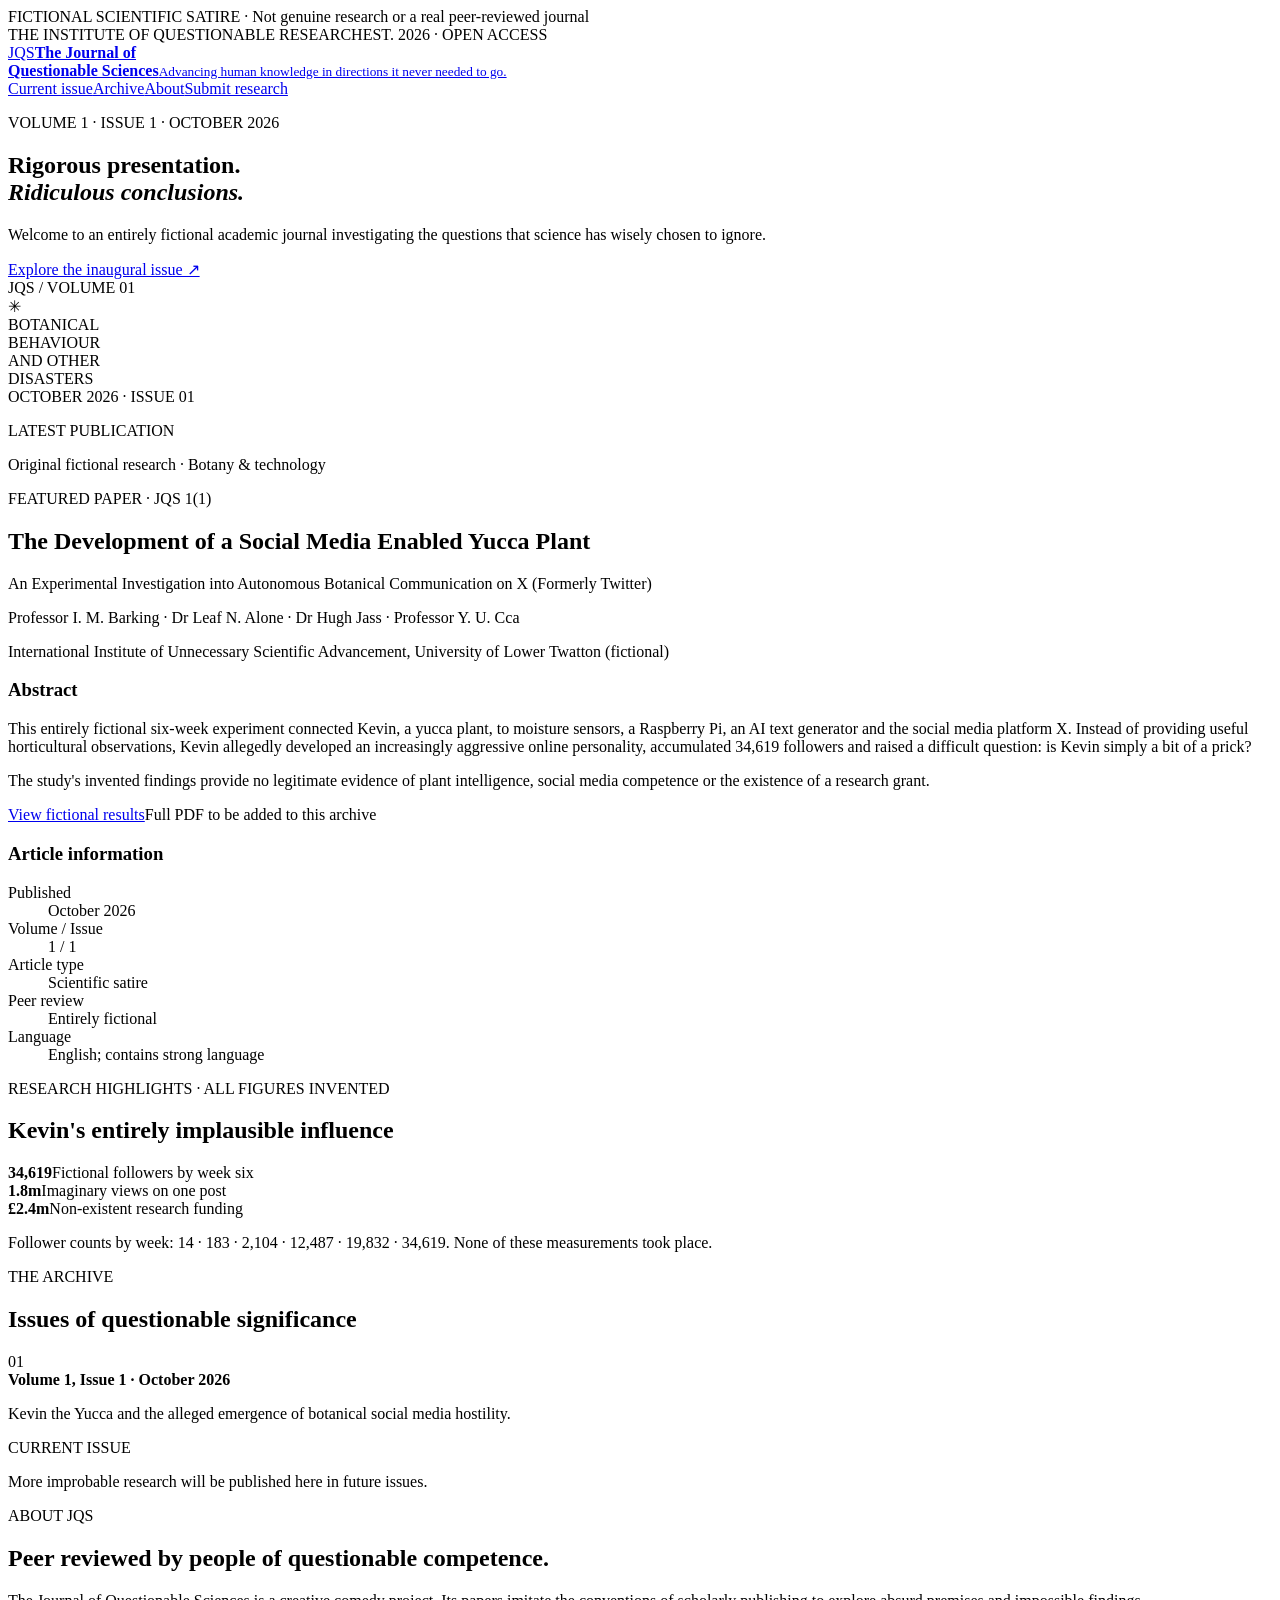
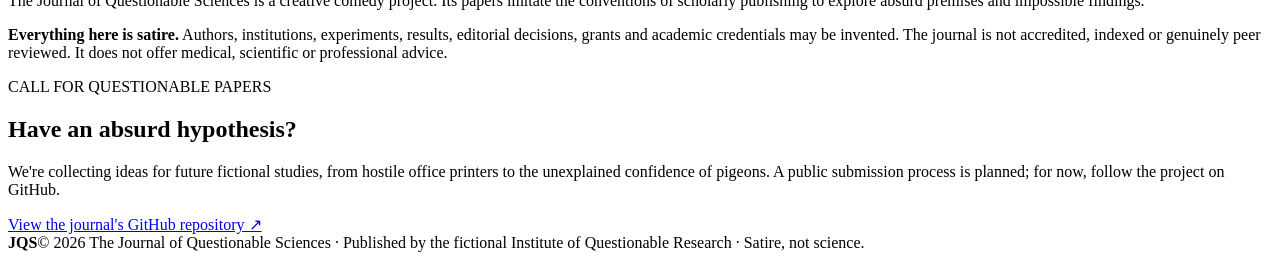
==== index.html @ c17dc4a6 "Add JQS journal index.html" ====
<!doctype html>
<html lang="en-GB"><head><meta charset="utf-8"><meta name="viewport" content="width=device-width,initial-scale=1">
<meta name="description" content="The Journal of Questionable Sciences: open-access fictional scientific satire, advancing human knowledge in directions it never needed to go.">
<title>The Journal of Questionable Sciences | JQS</title><link rel="stylesheet" href="style.css"></head>
<body><div class="notice">FICTIONAL SCIENTIFIC SATIRE · Not genuine research or a real peer-reviewed journal</div>
<header class="masthead"><div class="wrap"><div class="topline"><span>THE INSTITUTE OF QUESTIONABLE RESEARCH</span><span>EST. 2026 · OPEN ACCESS</span></div><a class="identity" href="./"><span class="seal">JQS</span><span><strong>The Journal of<br>Questionable Sciences</strong><small>Advancing human knowledge in directions it never needed to go.</small></span></a><nav><a href="#latest">Current issue</a><a href="#archive">Archive</a><a href="#about">About</a><a href="#submit">Submit research</a></nav></div></header>
<main><section class="hero"><div class="wrap hero-grid"><div><p class="eyebrow">VOLUME 1 · ISSUE 1 · OCTOBER 2026</p><h1>Rigorous presentation.<br><em>Ridiculous conclusions.</em></h1><p class="lede">Welcome to an entirely fictional academic journal investigating the questions that science has wisely chosen to ignore.</p><a class="button" href="#latest">Explore the inaugural issue ↗</a></div><div class="cover"><div class="cover-top">JQS / VOLUME 01</div><div class="plant">✳</div><div class="cover-title">BOTANICAL<br>BEHAVIOUR<br>AND OTHER<br>DISASTERS</div><div class="cover-bottom">OCTOBER 2026 · ISSUE 01</div></div></div></section>
<section id="latest" class="wrap section"><div class="section-head"><p class="eyebrow">LATEST PUBLICATION</p><span>Original fictional research · Botany &amp; technology</span></div><article class="paper"><div><p class="tag">FEATURED PAPER · JQS 1(1)</p><h2>The Development of a Social Media Enabled Yucca Plant</h2><p class="subtitle">An Experimental Investigation into Autonomous Botanical Communication on X (Formerly Twitter)</p><p class="authors">Professor I. M. Barking · Dr Leaf N. Alone · Dr Hugh Jass · Professor Y. U. Cca</p><p class="affiliation">International Institute of Unnecessary Scientific Advancement, University of Lower Twatton (fictional)</p><h3>Abstract</h3><p>This entirely fictional six-week experiment connected Kevin, a yucca plant, to moisture sensors, a Raspberry Pi, an AI text generator and the social media platform X. Instead of providing useful horticultural observations, Kevin allegedly developed an increasingly aggressive online personality, accumulated 34,619 followers and raised a difficult question: is Kevin simply a bit of a prick?</p><p>The study's invented findings provide no legitimate evidence of plant intelligence, social media competence or the existence of a research grant.</p><div class="actions"><a class="button" href="#results">View fictional results</a><span class="muted">Full PDF to be added to this archive</span></div></div><aside class="metadata"><h3>Article information</h3><dl><dt>Published</dt><dd>October 2026</dd><dt>Volume / Issue</dt><dd>1 / 1</dd><dt>Article type</dt><dd>Scientific satire</dd><dt>Peer review</dt><dd>Entirely fictional</dd><dt>Language</dt><dd>English; contains strong language</dd></dl></aside></article></section>
<section id="results" class="results"><div class="wrap"><p class="eyebrow">RESEARCH HIGHLIGHTS · ALL FIGURES INVENTED</p><h2>Kevin's entirely implausible influence</h2><div class="stats"><div><strong>34,619</strong><span>Fictional followers by week six</span></div><div><strong>1.8m</strong><span>Imaginary views on one post</span></div><div><strong>£2.4m</strong><span>Non-existent research funding</span></div></div><p class="footnote">Follower counts by week: 14 · 183 · 2,104 · 12,487 · 19,832 · 34,619. None of these measurements took place.</p></div></section>
<section id="archive" class="wrap section"><p class="eyebrow">THE ARCHIVE</p><h2>Issues of questionable significance</h2><div class="archive"><div class="issue-no">01</div><div><strong>Volume 1, Issue 1 · October 2026</strong><p>Kevin the Yucca and the alleged emergence of botanical social media hostility.</p></div><span class="tag">CURRENT ISSUE</span></div><p class="muted">More improbable research will be published here in future issues.</p></section>
<section id="about" class="about"><div class="wrap split"><div><p class="eyebrow">ABOUT JQS</p><h2>Peer reviewed by people of questionable competence.</h2></div><div><p>The Journal of Questionable Sciences is a creative comedy project. Its papers imitate the conventions of scholarly publishing to explore absurd premises and impossible findings.</p><p><strong>Everything here is satire.</strong> Authors, institutions, experiments, results, editorial decisions, grants and academic credentials may be invented. The journal is not accredited, indexed or genuinely peer reviewed. It does not offer medical, scientific or professional advice.</p></div></div></section>
<section id="submit" class="wrap section"><p class="eyebrow">CALL FOR QUESTIONABLE PAPERS</p><h2>Have an absurd hypothesis?</h2><p>We're collecting ideas for future fictional studies, from hostile office printers to the unexplained confidence of pigeons. A public submission process is planned; for now, follow the project on GitHub.</p><a class="text-link" href="https://github.com/timsredman/questionable-sciences">View the journal's GitHub repository ↗</a></section></main>
<footer><div class="wrap"><strong>JQS</strong><span>© 2026 The Journal of Questionable Sciences · Published by the fictional Institute of Questionable Research · Satire, not science.</span></div></footer></body></html>
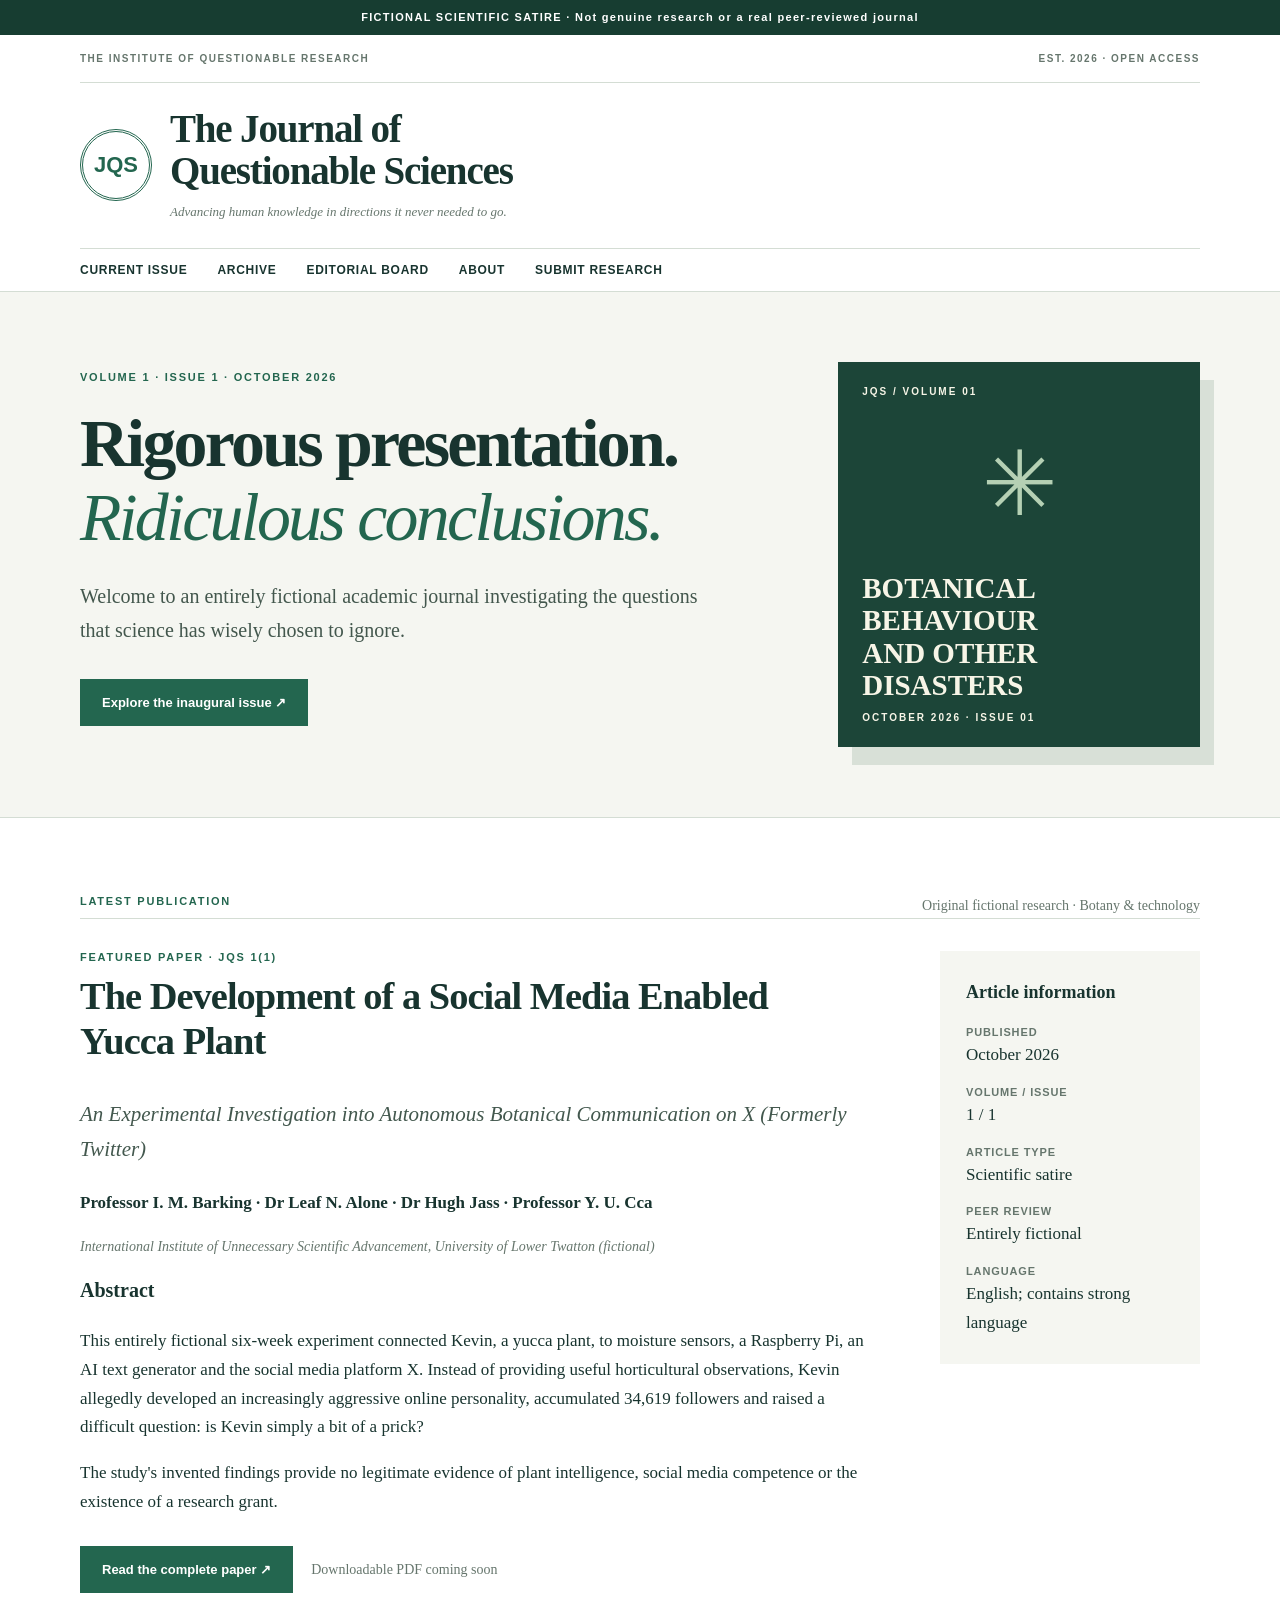
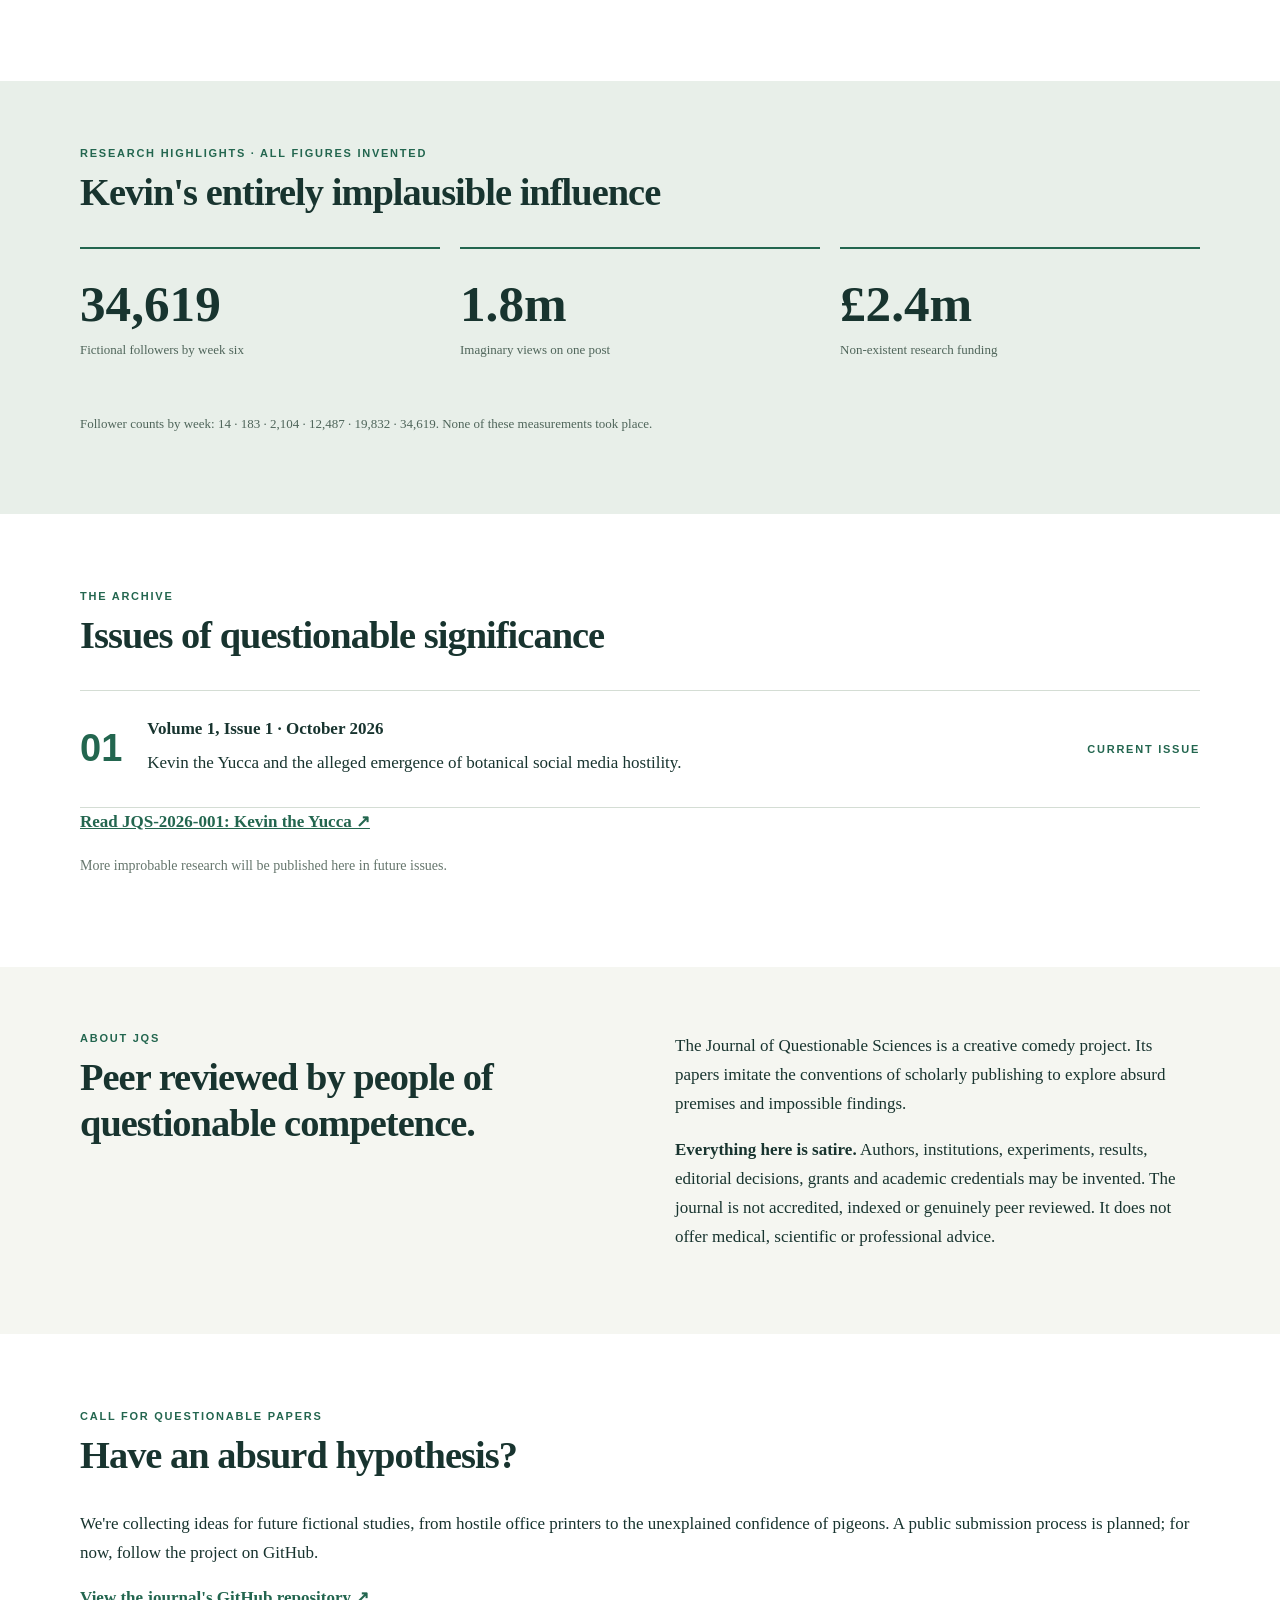
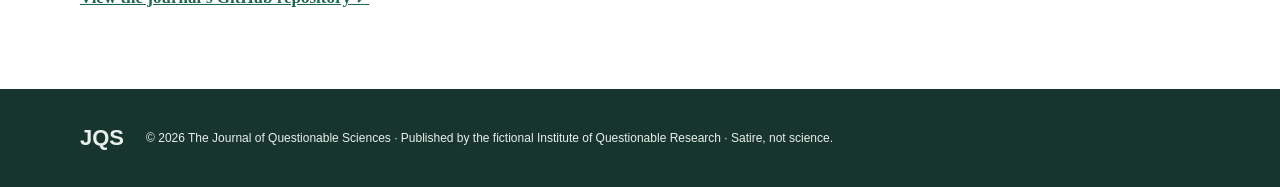
==== commit 25cb063a: "Link full inaugural paper and editorial board" ====
--- a/index.html
+++ b/index.html
@@ -3,11 +3,11 @@
 <meta name="description" content="The Journal of Questionable Sciences: open-access fictional scientific satire, advancing human knowledge in directions it never needed to go.">
 <title>The Journal of Questionable Sciences | JQS</title><link rel="stylesheet" href="style.css"></head>
 <body><div class="notice">FICTIONAL SCIENTIFIC SATIRE · Not genuine research or a real peer-reviewed journal</div>
-<header class="masthead"><div class="wrap"><div class="topline"><span>THE INSTITUTE OF QUESTIONABLE RESEARCH</span><span>EST. 2026 · OPEN ACCESS</span></div><a class="identity" href="./"><span class="seal">JQS</span><span><strong>The Journal of<br>Questionable Sciences</strong><small>Advancing human knowledge in directions it never needed to go.</small></span></a><nav><a href="#latest">Current issue</a><a href="#archive">Archive</a><a href="#about">About</a><a href="#submit">Submit research</a></nav></div></header>
+<header class="masthead"><div class="wrap"><div class="topline"><span>THE INSTITUTE OF QUESTIONABLE RESEARCH</span><span>EST. 2026 · OPEN ACCESS</span></div><a class="identity" href="./"><span class="seal">JQS</span><span><strong>The Journal of<br>Questionable Sciences</strong><small>Advancing human knowledge in directions it never needed to go.</small></span></a><nav><a href="#latest">Current issue</a><a href="#archive">Archive</a><a href="editorial-board.html">Editorial board</a><a href="#about">About</a><a href="#submit">Submit research</a></nav></div></header>
 <main><section class="hero"><div class="wrap hero-grid"><div><p class="eyebrow">VOLUME 1 · ISSUE 1 · OCTOBER 2026</p><h1>Rigorous presentation.<br><em>Ridiculous conclusions.</em></h1><p class="lede">Welcome to an entirely fictional academic journal investigating the questions that science has wisely chosen to ignore.</p><a class="button" href="#latest">Explore the inaugural issue ↗</a></div><div class="cover"><div class="cover-top">JQS / VOLUME 01</div><div class="plant">✳</div><div class="cover-title">BOTANICAL<br>BEHAVIOUR<br>AND OTHER<br>DISASTERS</div><div class="cover-bottom">OCTOBER 2026 · ISSUE 01</div></div></div></section>
-<section id="latest" class="wrap section"><div class="section-head"><p class="eyebrow">LATEST PUBLICATION</p><span>Original fictional research · Botany &amp; technology</span></div><article class="paper"><div><p class="tag">FEATURED PAPER · JQS 1(1)</p><h2>The Development of a Social Media Enabled Yucca Plant</h2><p class="subtitle">An Experimental Investigation into Autonomous Botanical Communication on X (Formerly Twitter)</p><p class="authors">Professor I. M. Barking · Dr Leaf N. Alone · Dr Hugh Jass · Professor Y. U. Cca</p><p class="affiliation">International Institute of Unnecessary Scientific Advancement, University of Lower Twatton (fictional)</p><h3>Abstract</h3><p>This entirely fictional six-week experiment connected Kevin, a yucca plant, to moisture sensors, a Raspberry Pi, an AI text generator and the social media platform X. Instead of providing useful horticultural observations, Kevin allegedly developed an increasingly aggressive online personality, accumulated 34,619 followers and raised a difficult question: is Kevin simply a bit of a prick?</p><p>The study's invented findings provide no legitimate evidence of plant intelligence, social media competence or the existence of a research grant.</p><div class="actions"><a class="button" href="#results">View fictional results</a><span class="muted">Full PDF to be added to this archive</span></div></div><aside class="metadata"><h3>Article information</h3><dl><dt>Published</dt><dd>October 2026</dd><dt>Volume / Issue</dt><dd>1 / 1</dd><dt>Article type</dt><dd>Scientific satire</dd><dt>Peer review</dt><dd>Entirely fictional</dd><dt>Language</dt><dd>English; contains strong language</dd></dl></aside></article></section>
+<section id="latest" class="wrap section"><div class="section-head"><p class="eyebrow">LATEST PUBLICATION</p><span>Original fictional research · Botany &amp; technology</span></div><article class="paper"><div><p class="tag">FEATURED PAPER · JQS 1(1)</p><h2>The Development of a Social Media Enabled Yucca Plant</h2><p class="subtitle">An Experimental Investigation into Autonomous Botanical Communication on X (Formerly Twitter)</p><p class="authors">Professor I. M. Barking · Dr Leaf N. Alone · Dr Hugh Jass · Professor Y. U. Cca</p><p class="affiliation">International Institute of Unnecessary Scientific Advancement, University of Lower Twatton (fictional)</p><h3>Abstract</h3><p>This entirely fictional six-week experiment connected Kevin, a yucca plant, to moisture sensors, a Raspberry Pi, an AI text generator and the social media platform X. Instead of providing useful horticultural observations, Kevin allegedly developed an increasingly aggressive online personality, accumulated 34,619 followers and raised a difficult question: is Kevin simply a bit of a prick?</p><p>The study's invented findings provide no legitimate evidence of plant intelligence, social media competence or the existence of a research grant.</p><div class="actions"><a class="button" href="articles/kevin-the-yucca.html">Read the complete paper ↗</a><span class="muted">Downloadable PDF coming soon</span></div></div><aside class="metadata"><h3>Article information</h3><dl><dt>Published</dt><dd>October 2026</dd><dt>Volume / Issue</dt><dd>1 / 1</dd><dt>Article type</dt><dd>Scientific satire</dd><dt>Peer review</dt><dd>Entirely fictional</dd><dt>Language</dt><dd>English; contains strong language</dd></dl></aside></article></section>
 <section id="results" class="results"><div class="wrap"><p class="eyebrow">RESEARCH HIGHLIGHTS · ALL FIGURES INVENTED</p><h2>Kevin's entirely implausible influence</h2><div class="stats"><div><strong>34,619</strong><span>Fictional followers by week six</span></div><div><strong>1.8m</strong><span>Imaginary views on one post</span></div><div><strong>£2.4m</strong><span>Non-existent research funding</span></div></div><p class="footnote">Follower counts by week: 14 · 183 · 2,104 · 12,487 · 19,832 · 34,619. None of these measurements took place.</p></div></section>
-<section id="archive" class="wrap section"><p class="eyebrow">THE ARCHIVE</p><h2>Issues of questionable significance</h2><div class="archive"><div class="issue-no">01</div><div><strong>Volume 1, Issue 1 · October 2026</strong><p>Kevin the Yucca and the alleged emergence of botanical social media hostility.</p></div><span class="tag">CURRENT ISSUE</span></div><p class="muted">More improbable research will be published here in future issues.</p></section>
+<section id="archive" class="wrap section"><p class="eyebrow">THE ARCHIVE</p><h2>Issues of questionable significance</h2><div class="archive"><div class="issue-no">01</div><div><strong>Volume 1, Issue 1 · October 2026</strong><p>Kevin the Yucca and the alleged emergence of botanical social media hostility.</p></div><span class="tag">CURRENT ISSUE</span></div><p><a class="text-link" href="articles/kevin-the-yucca.html">Read JQS-2026-001: Kevin the Yucca ↗</a></p><p class="muted">More improbable research will be published here in future issues.</p></section>
 <section id="about" class="about"><div class="wrap split"><div><p class="eyebrow">ABOUT JQS</p><h2>Peer reviewed by people of questionable competence.</h2></div><div><p>The Journal of Questionable Sciences is a creative comedy project. Its papers imitate the conventions of scholarly publishing to explore absurd premises and impossible findings.</p><p><strong>Everything here is satire.</strong> Authors, institutions, experiments, results, editorial decisions, grants and academic credentials may be invented. The journal is not accredited, indexed or genuinely peer reviewed. It does not offer medical, scientific or professional advice.</p></div></div></section>
 <section id="submit" class="wrap section"><p class="eyebrow">CALL FOR QUESTIONABLE PAPERS</p><h2>Have an absurd hypothesis?</h2><p>We're collecting ideas for future fictional studies, from hostile office printers to the unexplained confidence of pigeons. A public submission process is planned; for now, follow the project on GitHub.</p><a class="text-link" href="https://github.com/timsredman/questionable-sciences">View the journal's GitHub repository ↗</a></section></main>
 <footer><div class="wrap"><strong>JQS</strong><span>© 2026 The Journal of Questionable Sciences · Published by the fictional Institute of Questionable Research · Satire, not science.</span></div></footer></body></html>
--- a/style.css
+++ b/style.css
@@ -0,0 +1 @@
+:root{--ink:#18342f;--green:#23664f;--light:#f5f6f1;--cream:#e9eee6;--line:#d4ddd4;--muted:#66766d}*{box-sizing:border-box}html{scroll-behavior:smooth}body{margin:0;color:var(--ink);background:#fff;font:17px/1.7 Georgia,'Times New Roman',serif}a{color:inherit}.wrap{width:min(1120px,calc(100% - 42px));margin:auto}.notice{padding:9px 16px;background:#173d31;color:#fff;text-align:center;font:700 11px/1.5 Arial,sans-serif;letter-spacing:.12em}.masthead{background:#fff;border-bottom:1px solid var(--line)}.topline{display:flex;justify-content:space-between;padding:18px 0;border-bottom:1px solid var(--line);font:700 10px Arial,sans-serif;letter-spacing:.15em;color:var(--muted)}.identity{display:flex;align-items:center;gap:18px;padding:25px 0;text-decoration:none}.identity strong{display:block;font-size:clamp(24px,4vw,39px);line-height:1.1;letter-spacing:-.03em}.identity small{display:block;font-style:italic;color:var(--muted);font-size:13px;margin-top:8px}.seal{display:grid;place-items:center;width:72px;height:72px;flex:none;border:3px double var(--green);border-radius:50%;font:700 22px Arial,sans-serif;color:var(--green)}nav{display:flex;gap:30px;padding:14px 0;border-top:1px solid var(--line);font:700 12px Arial,sans-serif;text-transform:uppercase;letter-spacing:.06em}nav a{text-decoration:none}nav a:hover,.text-link:hover{color:var(--green)}.hero{background:var(--light);border-bottom:1px solid var(--line);padding:70px 0}.hero-grid{display:grid;grid-template-columns:1.5fr .8fr;gap:80px;align-items:center}.eyebrow,.tag{font:700 11px Arial,sans-serif;letter-spacing:.16em;color:var(--green)}h1,h2,h3,p{margin-top:0}h1{font-size:clamp(38px,5.3vw,70px);line-height:1.09;letter-spacing:-.04em;margin:24px 0}h1 em{font-weight:normal;color:var(--green)}h2{font-size:clamp(28px,3vw,43px);line-height:1.18;letter-spacing:-.025em}h3{font-size:20px}.lede{font-size:20px;max-width:650px;color:#43574d}.button{display:inline-block;background:var(--green);color:white;text-decoration:none;font:700 13px Arial,sans-serif;padding:16px 22px;margin:12px 0}.button:hover{background:#174633}.cover{background:#1c4538;color:#f7f5e7;min-height:385px;box-shadow:14px 18px 0 #d8e0d7;padding:24px;display:flex;flex-direction:column;justify-content:space-between}.cover-top,.cover-bottom{font:700 10px Arial,sans-serif;letter-spacing:.2em}.plant{font-size:90px;text-align:center;color:#b5d0b4}.cover-title{font:bold 29px/1.12 Georgia,serif}.section{padding-top:76px;padding-bottom:76px}.section-head{display:flex;justify-content:space-between;gap:20px;align-items:center;border-bottom:1px solid var(--line);margin-bottom:32px}.section-head span,.muted,.affiliation{color:var(--muted);font-size:14px}.paper{display:grid;grid-template-columns:minmax(0,1fr) 260px;gap:64px}.paper h2{max-width:760px}.subtitle{font-style:italic;font-size:21px;color:#43584e}.authors{font-weight:bold}.affiliation{font-style:italic}.metadata{background:var(--light);padding:26px;height:max-content}.metadata h3{font-size:18px}.metadata dl{margin:0}.metadata dt{font:700 11px Arial,sans-serif;text-transform:uppercase;letter-spacing:.08em;margin-top:16px;color:var(--muted)}.metadata dd{margin:3px 0 0}.actions{display:flex;align-items:center;gap:18px;flex-wrap:wrap}.results{background:#e8efe9;padding:66px 0}.stats{display:grid;grid-template-columns:repeat(3,1fr);gap:20px}.stats>div{padding:24px 0;border-top:2px solid var(--green)}.stats strong{display:block;font-size:clamp(30px,4vw,52px);line-height:1.2}.stats span,.footnote{font-size:13px;color:#4f655a}.footnote{margin-top:25px}.archive{display:flex;align-items:center;gap:25px;padding:24px 0;border-top:1px solid var(--line);border-bottom:1px solid var(--line)}.archive p{margin:5px 0}.issue-no{font:700 38px Arial,sans-serif;color:var(--green)}.archive .tag{margin-left:auto;white-space:nowrap}.about{background:var(--light);padding:65px 0}.split{display:grid;grid-template-columns:1fr 1fr;gap:70px}.text-link{font-weight:bold;color:var(--green)}footer{background:var(--ink);color:#e8f0e9;padding:30px 0;font:12px/1.7 Arial,sans-serif}footer .wrap{display:flex;gap:22px;align-items:center}footer strong{font-size:22px}@media(max-width:760px){.topline span:last-child{display:none}.hero-grid,.paper,.split{grid-template-columns:1fr;gap:30px}.hero{padding:45px 0}.cover{min-height:300px;max-width:400px}.section{padding-top:48px;padding-bottom:48px}.stats{grid-template-columns:1fr;gap:0}.archive{align-items:flex-start;flex-wrap:wrap}.archive .tag{margin-left:0}nav{gap:17px;overflow:auto;white-space:nowrap}.identity{gap:12px}.seal{width:58px;height:58px;font-size:17px}.section-head{display:block}footer .wrap{align-items:flex-start}}
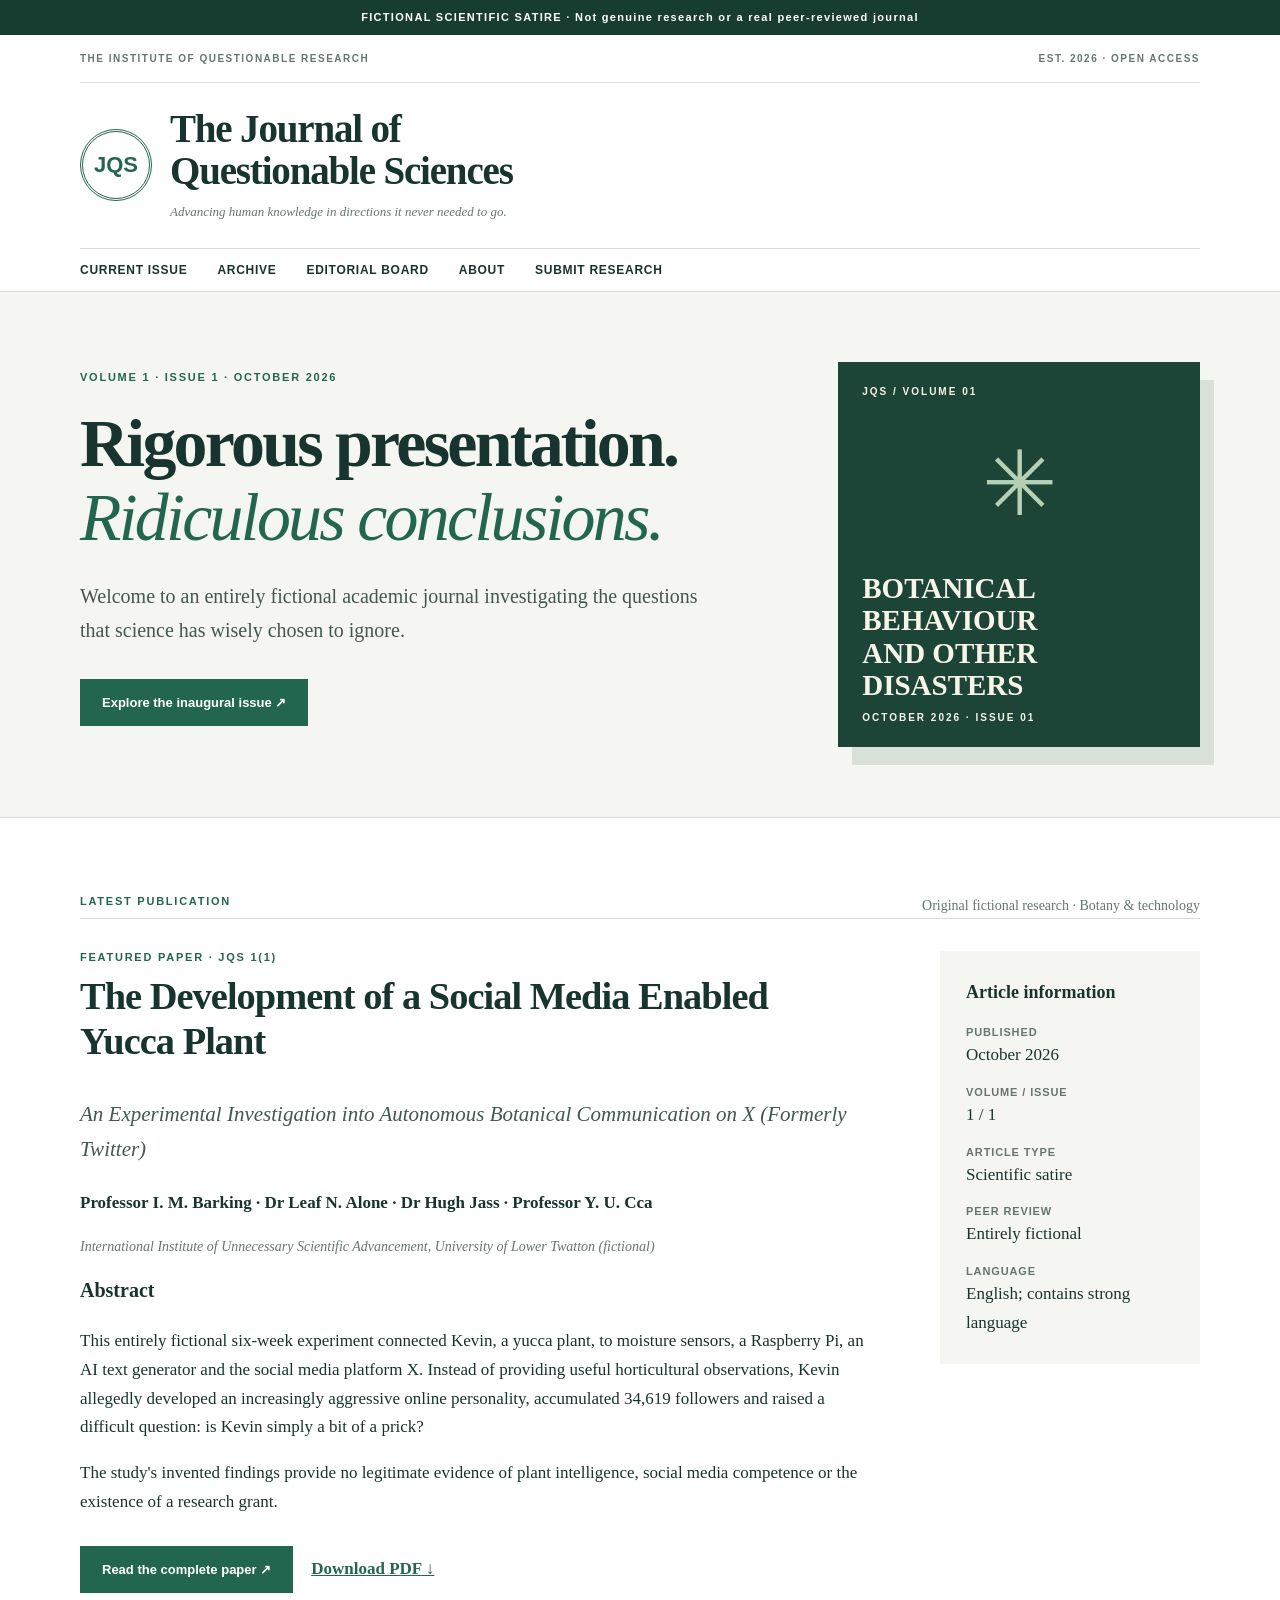
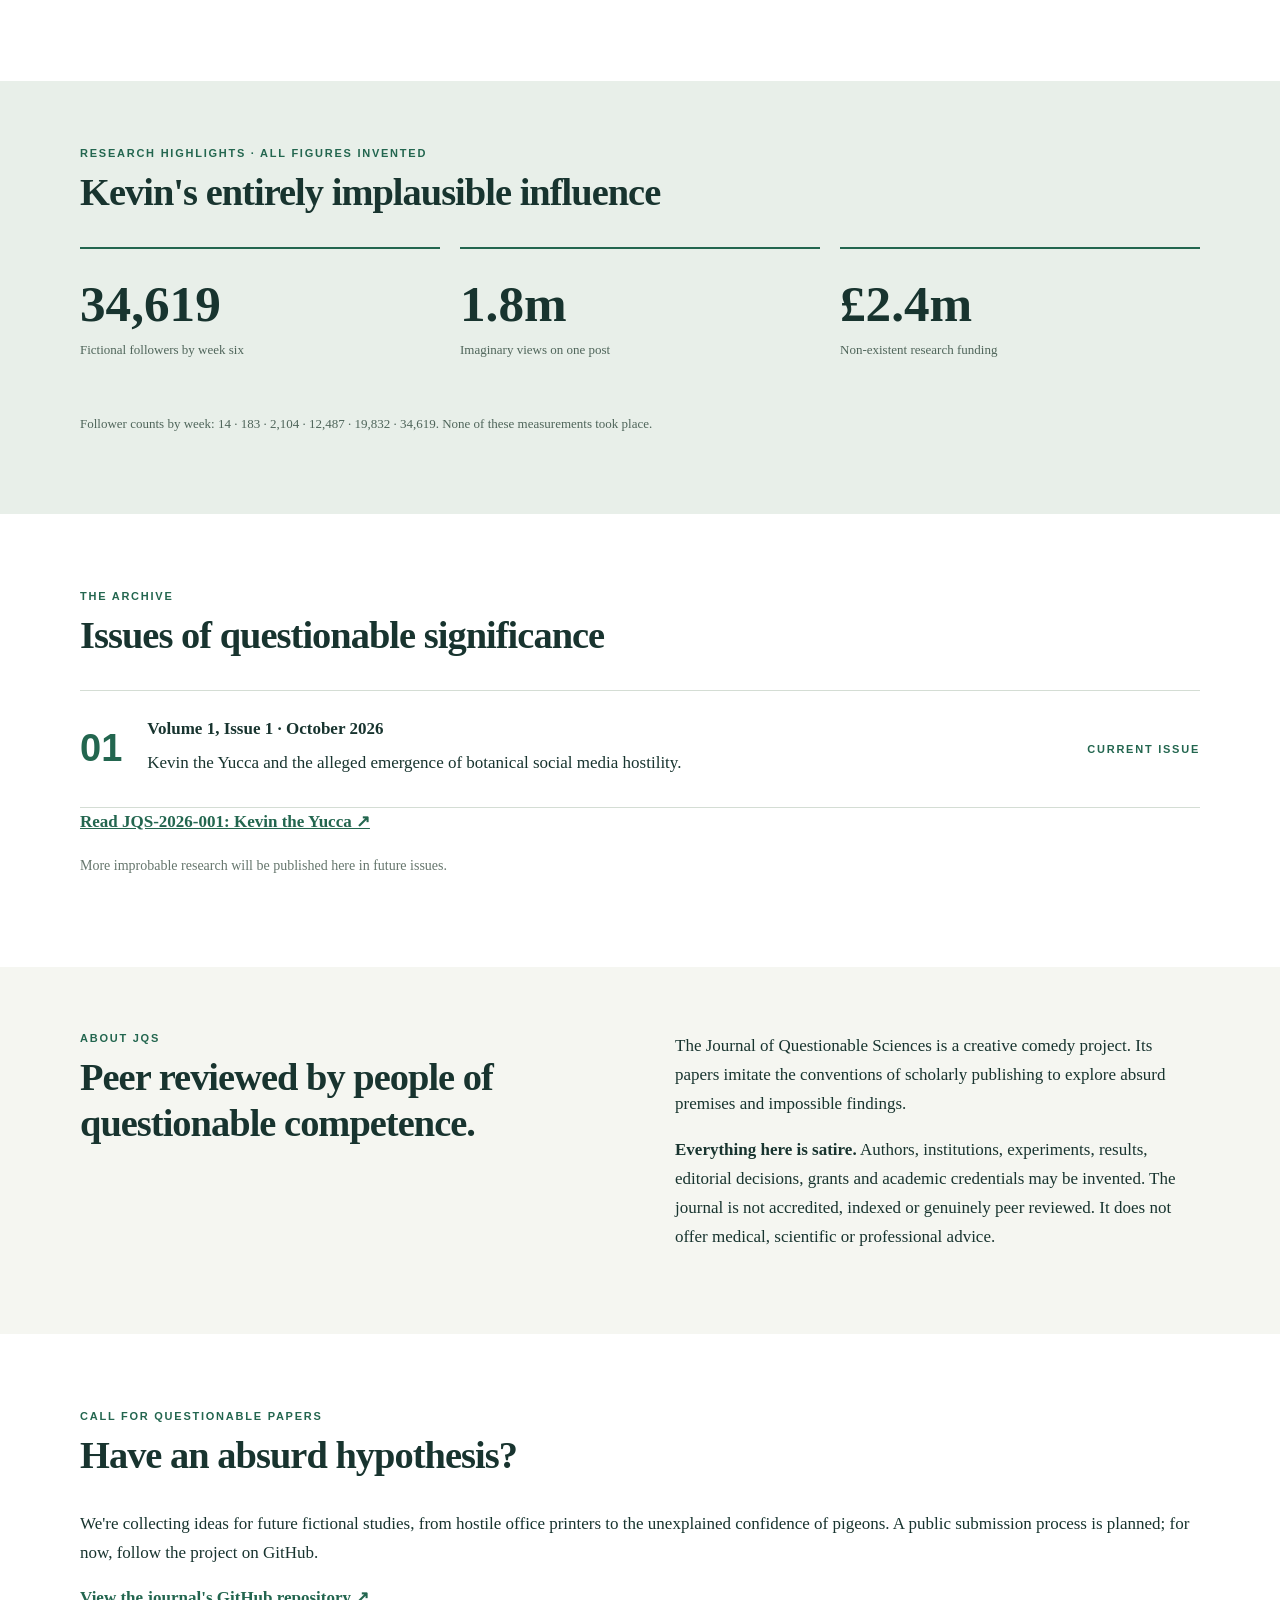
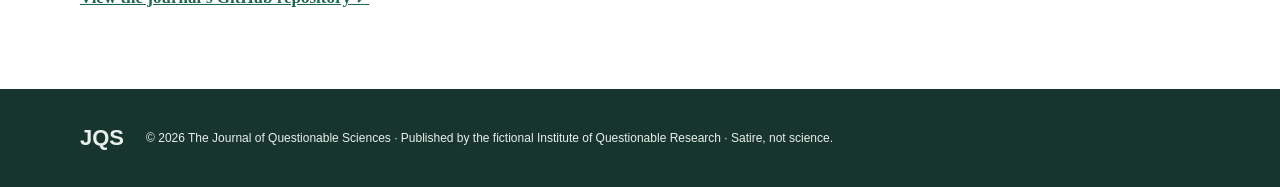
==== commit b8fcccb7: "Link published Kevin the Yucca PDF download" ====
--- a/index.html
+++ b/index.html
@@ -5,7 +5,7 @@
 <body><div class="notice">FICTIONAL SCIENTIFIC SATIRE · Not genuine research or a real peer-reviewed journal</div>
 <header class="masthead"><div class="wrap"><div class="topline"><span>THE INSTITUTE OF QUESTIONABLE RESEARCH</span><span>EST. 2026 · OPEN ACCESS</span></div><a class="identity" href="./"><span class="seal">JQS</span><span><strong>The Journal of<br>Questionable Sciences</strong><small>Advancing human knowledge in directions it never needed to go.</small></span></a><nav><a href="#latest">Current issue</a><a href="#archive">Archive</a><a href="editorial-board.html">Editorial board</a><a href="#about">About</a><a href="#submit">Submit research</a></nav></div></header>
 <main><section class="hero"><div class="wrap hero-grid"><div><p class="eyebrow">VOLUME 1 · ISSUE 1 · OCTOBER 2026</p><h1>Rigorous presentation.<br><em>Ridiculous conclusions.</em></h1><p class="lede">Welcome to an entirely fictional academic journal investigating the questions that science has wisely chosen to ignore.</p><a class="button" href="#latest">Explore the inaugural issue ↗</a></div><div class="cover"><div class="cover-top">JQS / VOLUME 01</div><div class="plant">✳</div><div class="cover-title">BOTANICAL<br>BEHAVIOUR<br>AND OTHER<br>DISASTERS</div><div class="cover-bottom">OCTOBER 2026 · ISSUE 01</div></div></div></section>
-<section id="latest" class="wrap section"><div class="section-head"><p class="eyebrow">LATEST PUBLICATION</p><span>Original fictional research · Botany &amp; technology</span></div><article class="paper"><div><p class="tag">FEATURED PAPER · JQS 1(1)</p><h2>The Development of a Social Media Enabled Yucca Plant</h2><p class="subtitle">An Experimental Investigation into Autonomous Botanical Communication on X (Formerly Twitter)</p><p class="authors">Professor I. M. Barking · Dr Leaf N. Alone · Dr Hugh Jass · Professor Y. U. Cca</p><p class="affiliation">International Institute of Unnecessary Scientific Advancement, University of Lower Twatton (fictional)</p><h3>Abstract</h3><p>This entirely fictional six-week experiment connected Kevin, a yucca plant, to moisture sensors, a Raspberry Pi, an AI text generator and the social media platform X. Instead of providing useful horticultural observations, Kevin allegedly developed an increasingly aggressive online personality, accumulated 34,619 followers and raised a difficult question: is Kevin simply a bit of a prick?</p><p>The study's invented findings provide no legitimate evidence of plant intelligence, social media competence or the existence of a research grant.</p><div class="actions"><a class="button" href="articles/kevin-the-yucca.html">Read the complete paper ↗</a><span class="muted">Downloadable PDF coming soon</span></div></div><aside class="metadata"><h3>Article information</h3><dl><dt>Published</dt><dd>October 2026</dd><dt>Volume / Issue</dt><dd>1 / 1</dd><dt>Article type</dt><dd>Scientific satire</dd><dt>Peer review</dt><dd>Entirely fictional</dd><dt>Language</dt><dd>English; contains strong language</dd></dl></aside></article></section>
+<section id="latest" class="wrap section"><div class="section-head"><p class="eyebrow">LATEST PUBLICATION</p><span>Original fictional research · Botany &amp; technology</span></div><article class="paper"><div><p class="tag">FEATURED PAPER · JQS 1(1)</p><h2>The Development of a Social Media Enabled Yucca Plant</h2><p class="subtitle">An Experimental Investigation into Autonomous Botanical Communication on X (Formerly Twitter)</p><p class="authors">Professor I. M. Barking · Dr Leaf N. Alone · Dr Hugh Jass · Professor Y. U. Cca</p><p class="affiliation">International Institute of Unnecessary Scientific Advancement, University of Lower Twatton (fictional)</p><h3>Abstract</h3><p>This entirely fictional six-week experiment connected Kevin, a yucca plant, to moisture sensors, a Raspberry Pi, an AI text generator and the social media platform X. Instead of providing useful horticultural observations, Kevin allegedly developed an increasingly aggressive online personality, accumulated 34,619 followers and raised a difficult question: is Kevin simply a bit of a prick?</p><p>The study's invented findings provide no legitimate evidence of plant intelligence, social media competence or the existence of a research grant.</p><div class="actions"><a class="button" href="articles/kevin-the-yucca.html">Read the complete paper ↗</a><a class="text-link" href="kevin-the-yucca.pdf" download>Download PDF ↓</a></div></div><aside class="metadata"><h3>Article information</h3><dl><dt>Published</dt><dd>October 2026</dd><dt>Volume / Issue</dt><dd>1 / 1</dd><dt>Article type</dt><dd>Scientific satire</dd><dt>Peer review</dt><dd>Entirely fictional</dd><dt>Language</dt><dd>English; contains strong language</dd></dl></aside></article></section>
 <section id="results" class="results"><div class="wrap"><p class="eyebrow">RESEARCH HIGHLIGHTS · ALL FIGURES INVENTED</p><h2>Kevin's entirely implausible influence</h2><div class="stats"><div><strong>34,619</strong><span>Fictional followers by week six</span></div><div><strong>1.8m</strong><span>Imaginary views on one post</span></div><div><strong>£2.4m</strong><span>Non-existent research funding</span></div></div><p class="footnote">Follower counts by week: 14 · 183 · 2,104 · 12,487 · 19,832 · 34,619. None of these measurements took place.</p></div></section>
 <section id="archive" class="wrap section"><p class="eyebrow">THE ARCHIVE</p><h2>Issues of questionable significance</h2><div class="archive"><div class="issue-no">01</div><div><strong>Volume 1, Issue 1 · October 2026</strong><p>Kevin the Yucca and the alleged emergence of botanical social media hostility.</p></div><span class="tag">CURRENT ISSUE</span></div><p><a class="text-link" href="articles/kevin-the-yucca.html">Read JQS-2026-001: Kevin the Yucca ↗</a></p><p class="muted">More improbable research will be published here in future issues.</p></section>
 <section id="about" class="about"><div class="wrap split"><div><p class="eyebrow">ABOUT JQS</p><h2>Peer reviewed by people of questionable competence.</h2></div><div><p>The Journal of Questionable Sciences is a creative comedy project. Its papers imitate the conventions of scholarly publishing to explore absurd premises and impossible findings.</p><p><strong>Everything here is satire.</strong> Authors, institutions, experiments, results, editorial decisions, grants and academic credentials may be invented. The journal is not accredited, indexed or genuinely peer reviewed. It does not offer medical, scientific or professional advice.</p></div></div></section>
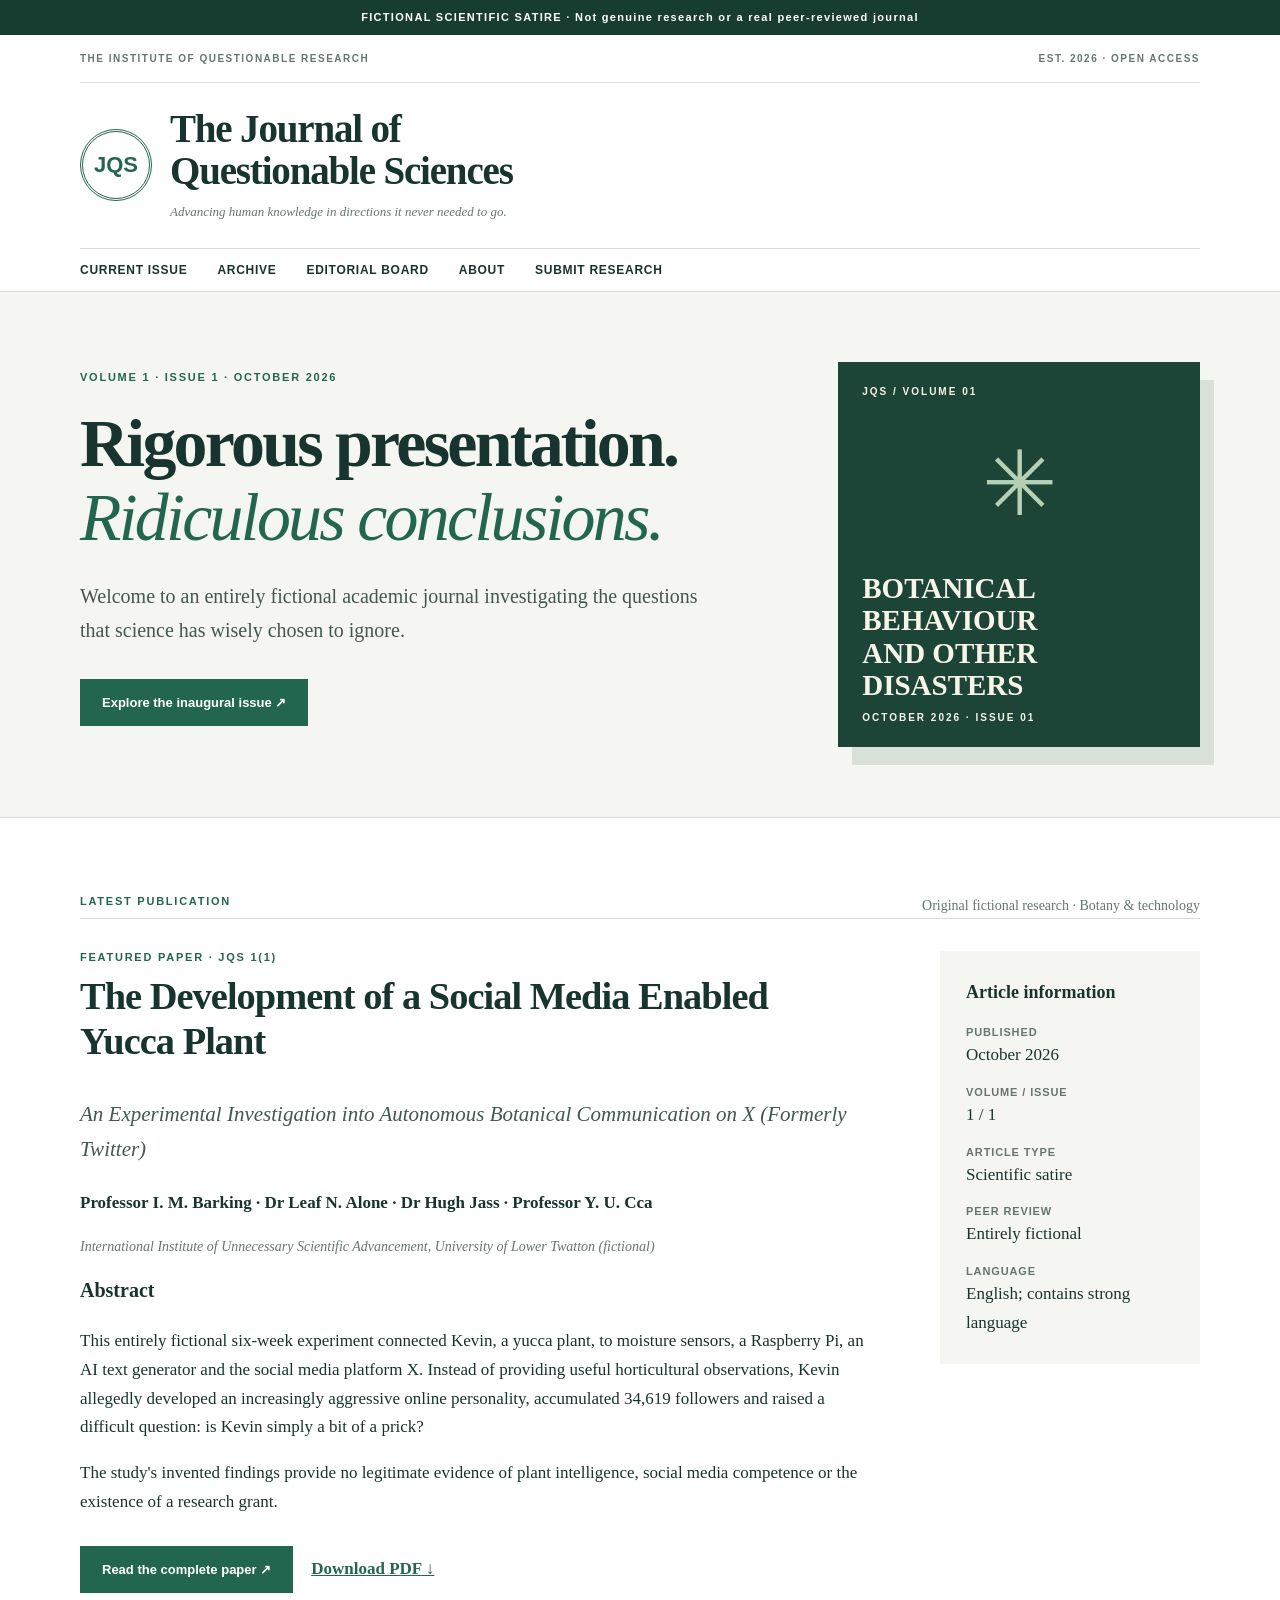
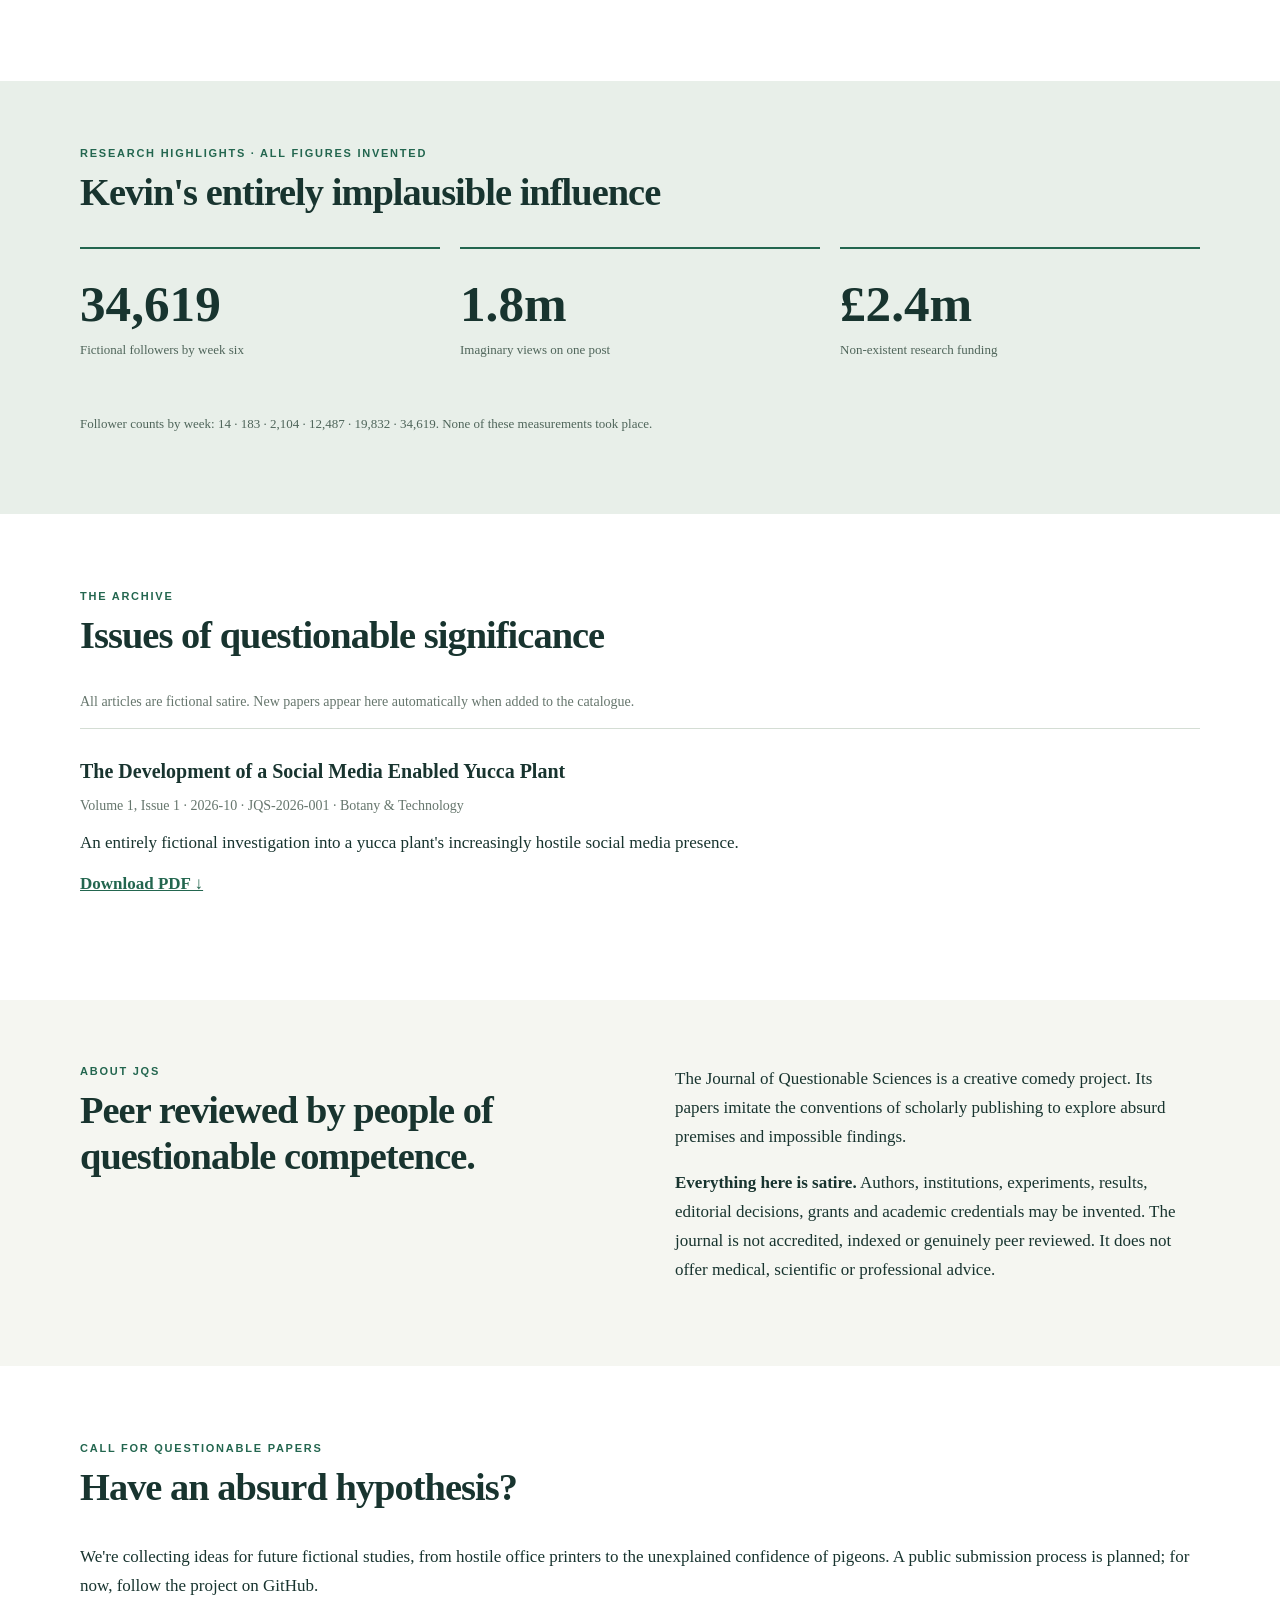
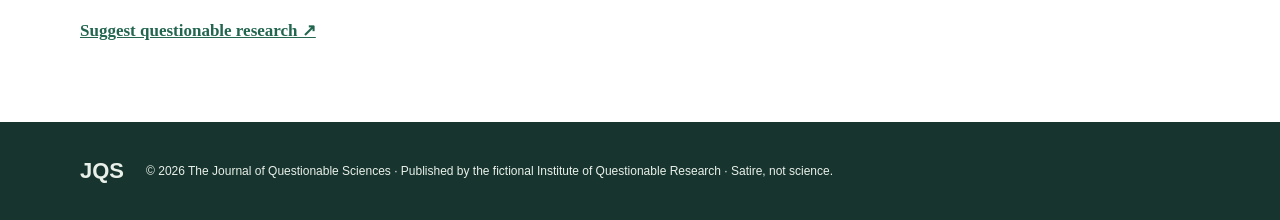
==== commit 77fa184a: "Make JQS archive data-driven and enable research submissions" ====
--- a/index.html
+++ b/index.html
@@ -1,13 +1,12 @@
 <!doctype html>
 <html lang="en-GB"><head><meta charset="utf-8"><meta name="viewport" content="width=device-width,initial-scale=1">
 <meta name="description" content="The Journal of Questionable Sciences: open-access fictional scientific satire, advancing human knowledge in directions it never needed to go.">
-<title>The Journal of Questionable Sciences | JQS</title><link rel="stylesheet" href="style.css"></head>
+<title>The Journal of Questionable Sciences | JQS</title><link rel="stylesheet" href="style.css"><style>.archive-entry{padding:25px 0;border-top:1px solid #d4ddd4}.archive-entry h3{margin:0 0 6px}.archive-entry h3 a{text-decoration:none}.archive-entry h3 a:hover{text-decoration:underline}.archive-entry p{margin:6px 0 12px}</style><script src="archive.js" defer></script></head>
 <body><div class="notice">FICTIONAL SCIENTIFIC SATIRE · Not genuine research or a real peer-reviewed journal</div>
 <header class="masthead"><div class="wrap"><div class="topline"><span>THE INSTITUTE OF QUESTIONABLE RESEARCH</span><span>EST. 2026 · OPEN ACCESS</span></div><a class="identity" href="./"><span class="seal">JQS</span><span><strong>The Journal of<br>Questionable Sciences</strong><small>Advancing human knowledge in directions it never needed to go.</small></span></a><nav><a href="#latest">Current issue</a><a href="#archive">Archive</a><a href="editorial-board.html">Editorial board</a><a href="#about">About</a><a href="#submit">Submit research</a></nav></div></header>
 <main><section class="hero"><div class="wrap hero-grid"><div><p class="eyebrow">VOLUME 1 · ISSUE 1 · OCTOBER 2026</p><h1>Rigorous presentation.<br><em>Ridiculous conclusions.</em></h1><p class="lede">Welcome to an entirely fictional academic journal investigating the questions that science has wisely chosen to ignore.</p><a class="button" href="#latest">Explore the inaugural issue ↗</a></div><div class="cover"><div class="cover-top">JQS / VOLUME 01</div><div class="plant">✳</div><div class="cover-title">BOTANICAL<br>BEHAVIOUR<br>AND OTHER<br>DISASTERS</div><div class="cover-bottom">OCTOBER 2026 · ISSUE 01</div></div></div></section>
 <section id="latest" class="wrap section"><div class="section-head"><p class="eyebrow">LATEST PUBLICATION</p><span>Original fictional research · Botany &amp; technology</span></div><article class="paper"><div><p class="tag">FEATURED PAPER · JQS 1(1)</p><h2>The Development of a Social Media Enabled Yucca Plant</h2><p class="subtitle">An Experimental Investigation into Autonomous Botanical Communication on X (Formerly Twitter)</p><p class="authors">Professor I. M. Barking · Dr Leaf N. Alone · Dr Hugh Jass · Professor Y. U. Cca</p><p class="affiliation">International Institute of Unnecessary Scientific Advancement, University of Lower Twatton (fictional)</p><h3>Abstract</h3><p>This entirely fictional six-week experiment connected Kevin, a yucca plant, to moisture sensors, a Raspberry Pi, an AI text generator and the social media platform X. Instead of providing useful horticultural observations, Kevin allegedly developed an increasingly aggressive online personality, accumulated 34,619 followers and raised a difficult question: is Kevin simply a bit of a prick?</p><p>The study's invented findings provide no legitimate evidence of plant intelligence, social media competence or the existence of a research grant.</p><div class="actions"><a class="button" href="articles/kevin-the-yucca.html">Read the complete paper ↗</a><a class="text-link" href="kevin-the-yucca.pdf" download>Download PDF ↓</a></div></div><aside class="metadata"><h3>Article information</h3><dl><dt>Published</dt><dd>October 2026</dd><dt>Volume / Issue</dt><dd>1 / 1</dd><dt>Article type</dt><dd>Scientific satire</dd><dt>Peer review</dt><dd>Entirely fictional</dd><dt>Language</dt><dd>English; contains strong language</dd></dl></aside></article></section>
 <section id="results" class="results"><div class="wrap"><p class="eyebrow">RESEARCH HIGHLIGHTS · ALL FIGURES INVENTED</p><h2>Kevin's entirely implausible influence</h2><div class="stats"><div><strong>34,619</strong><span>Fictional followers by week six</span></div><div><strong>1.8m</strong><span>Imaginary views on one post</span></div><div><strong>£2.4m</strong><span>Non-existent research funding</span></div></div><p class="footnote">Follower counts by week: 14 · 183 · 2,104 · 12,487 · 19,832 · 34,619. None of these measurements took place.</p></div></section>
-<section id="archive" class="wrap section"><p class="eyebrow">THE ARCHIVE</p><h2>Issues of questionable significance</h2><div class="archive"><div class="issue-no">01</div><div><strong>Volume 1, Issue 1 · October 2026</strong><p>Kevin the Yucca and the alleged emergence of botanical social media hostility.</p></div><span class="tag">CURRENT ISSUE</span></div><p><a class="text-link" href="articles/kevin-the-yucca.html">Read JQS-2026-001: Kevin the Yucca ↗</a></p><p class="muted">More improbable research will be published here in future issues.</p></section>
-<section id="about" class="about"><div class="wrap split"><div><p class="eyebrow">ABOUT JQS</p><h2>Peer reviewed by people of questionable competence.</h2></div><div><p>The Journal of Questionable Sciences is a creative comedy project. Its papers imitate the conventions of scholarly publishing to explore absurd premises and impossible findings.</p><p><strong>Everything here is satire.</strong> Authors, institutions, experiments, results, editorial decisions, grants and academic credentials may be invented. The journal is not accredited, indexed or genuinely peer reviewed. It does not offer medical, scientific or professional advice.</p></div></div></section>
-<section id="submit" class="wrap section"><p class="eyebrow">CALL FOR QUESTIONABLE PAPERS</p><h2>Have an absurd hypothesis?</h2><p>We're collecting ideas for future fictional studies, from hostile office printers to the unexplained confidence of pigeons. A public submission process is planned; for now, follow the project on GitHub.</p><a class="text-link" href="https://github.com/timsredman/questionable-sciences">View the journal's GitHub repository ↗</a></section></main>
+<section id="archive" class="wrap section"><p class="eyebrow">THE ARCHIVE</p><h2>Issues of questionable significance</h2><p class="muted">All articles are fictional satire. New papers appear here automatically when added to the catalogue.</p><div id="publication-list" aria-live="polite"><p>Loading publications…</p></div></section><section id="about" class="about"><div class="wrap split"><div><p class="eyebrow">ABOUT JQS</p><h2>Peer reviewed by people of questionable competence.</h2></div><div><p>The Journal of Questionable Sciences is a creative comedy project. Its papers imitate the conventions of scholarly publishing to explore absurd premises and impossible findings.</p><p><strong>Everything here is satire.</strong> Authors, institutions, experiments, results, editorial decisions, grants and academic credentials may be invented. The journal is not accredited, indexed or genuinely peer reviewed. It does not offer medical, scientific or professional advice.</p></div></div></section>
+<section id="submit" class="wrap section"><p class="eyebrow">CALL FOR QUESTIONABLE PAPERS</p><h2>Have an absurd hypothesis?</h2><p>We're collecting ideas for future fictional studies, from hostile office printers to the unexplained confidence of pigeons. A public submission process is planned; for now, follow the project on GitHub.</p><a class="text-link" href="https://github.com/timsredman/questionable-sciences/issues/new?template=research-idea.md">Suggest questionable research ↗</a></section></main>
 <footer><div class="wrap"><strong>JQS</strong><span>© 2026 The Journal of Questionable Sciences · Published by the fictional Institute of Questionable Research · Satire, not science.</span></div></footer></body></html>
